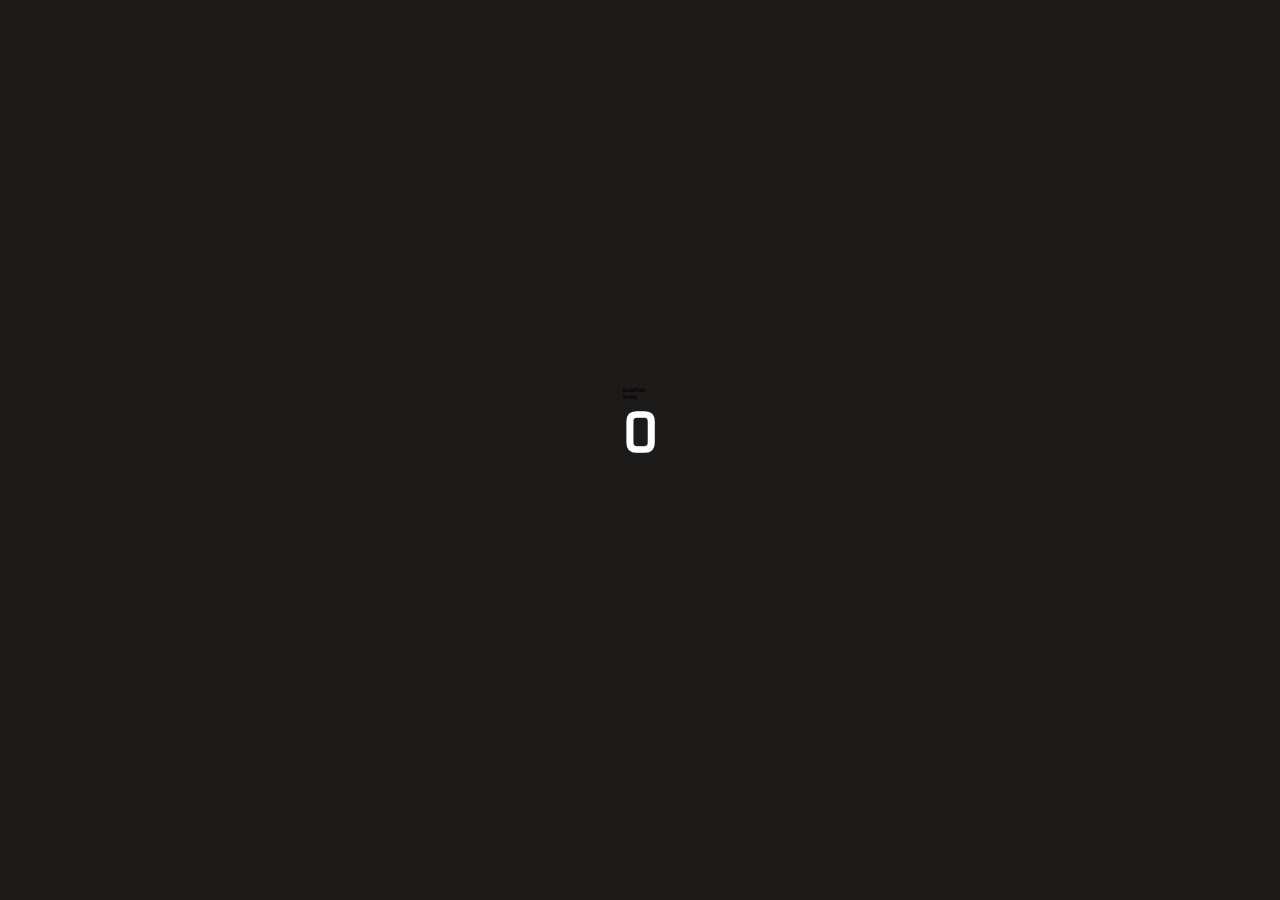
==== game.html @ 76d1aacc "add game.html" ====
<!DOCTYPE html>
<html lang="en">

<head>
    <meta charset="UTF-8">
    <meta name="viewport" content="width=device-width, initial-scale=1.0">
    <title>Quiz Page</title>
    <link rel="stylesheet" href="style.css">
    <link rel="stylesheet" href="game.css">
</head>

<body>
    <div class="container">
        <div id="game" class="justify-center flex-column">
            <div id="hid">
                <div class="hud-item">
                    <p id="progressText" class="hud-prefix">
                        Question
                    </p>
                    <div id="progressBar">
                        <div id="progressBarFull"></div>
                    </div>
                </div>
                <div class="hud-item">
                    <p class="hud-prefix">
                        Score
                    </p>
                    <h1 class="hud-main-text" id="score">
                        0
                    </h1>
                </div>
            </div>
        </div>
    </div>
</body>

</html>
---- style.css ----
@import url('https://fonts.googleapis.com/css2?family=Nova+Square&display=swap');
:root {
    background-color: rgb(29, 26, 26)
}

* {
    box-sizing: border-box;
    margin: 0;
    padding: 0;
    font-size: 62.5%;
    font-family: 'Nova Square', cursive;
}

h1 {
    font-size: 5.4rem;
    color: #fff;
    margin-bottom: 5rem;
}

h2 {
    font-size: 4.2rem;
    margin-bottom: 4rem;
}

.container {
    width: 100vw;
    height: 100vh;
    display: flex;
    justify-content: center;
    align-items: center;
    max-width: 80rem;
    margin: 0 auto;
    padding: 2rem;
}

.flex-column {
    display: flex;
    flex-direction: column;
}

.flex-center {
    justify-content: center;
    align-items: center;
}

.justify-center {
    justify-content: center;
}

.text-center {
    text-align: center;
}

.hidden {
    display: none;
}

.btn {
    font-size: 2.4rem;
    padding: 2rem 0;
    width: 30rem;
    text-align: center;
    margin-bottom: 1rem;
    text-decoration: none;
    color: rgb(28, 26, 26);
    background: linear-gradient(90deg, rgb(18, 92, 255) 0%, rgb(0, 102, 255) 100%);
    border-radius: 4px;
}

.btn:hover {
    cursor: pointer;
    box-shadow: 0 0.4rem 1.4rem 0 rgba(8, 114, 244, 0.6);
    transition: transform 150ms;
    transform: scale(1.03);
}

.btn[disabled]:hover {
    cursor: not-allowed;
    box-shadow: none;
    transform: none;
}

#highscore-btn {
    background: linear-gradient(90deg, rgb(255, 247, 9) 0%, rgb(240, 221, 6) 100%);
}

#highscore-btn:hover {
    box-shadow: 0 0.4rem 1.4rem 0 rgba(255, 255, 0, 0.5)
}

.fa-crown {
    font-size: 2.5rem;
    margin-left: 1rem;
}


/* End Page CSS */

.end-form-container {
    width: 100%;
    display: flex;
    flex-direction: column;
    align-items: center;
    max-width: 30rem;
}

input {
    margin-bottom: 1rem;
    width: 20rem;
    padding: 1.5rem;
    font-size: 1.8rem;
    border: none;
    box-shadow: 0 0.1rem 1.4rem 0 rgba(86, 185, 235, 0.5);
}

input::placeholder {
    color: #aaa;
}

#username {
    margin-bottom: 3rem;
    width: 100%;
    outline: none;
}

#end-text {
    font-size: 2.4rem;
    color: #fff;
    text-align: center;
}

#saveScoreBtn {
    border: none;
}

.fa-home {
    margin-left: 1rem;
    font-size: 2rem;
    color: rgb(28, 26, 26)
}
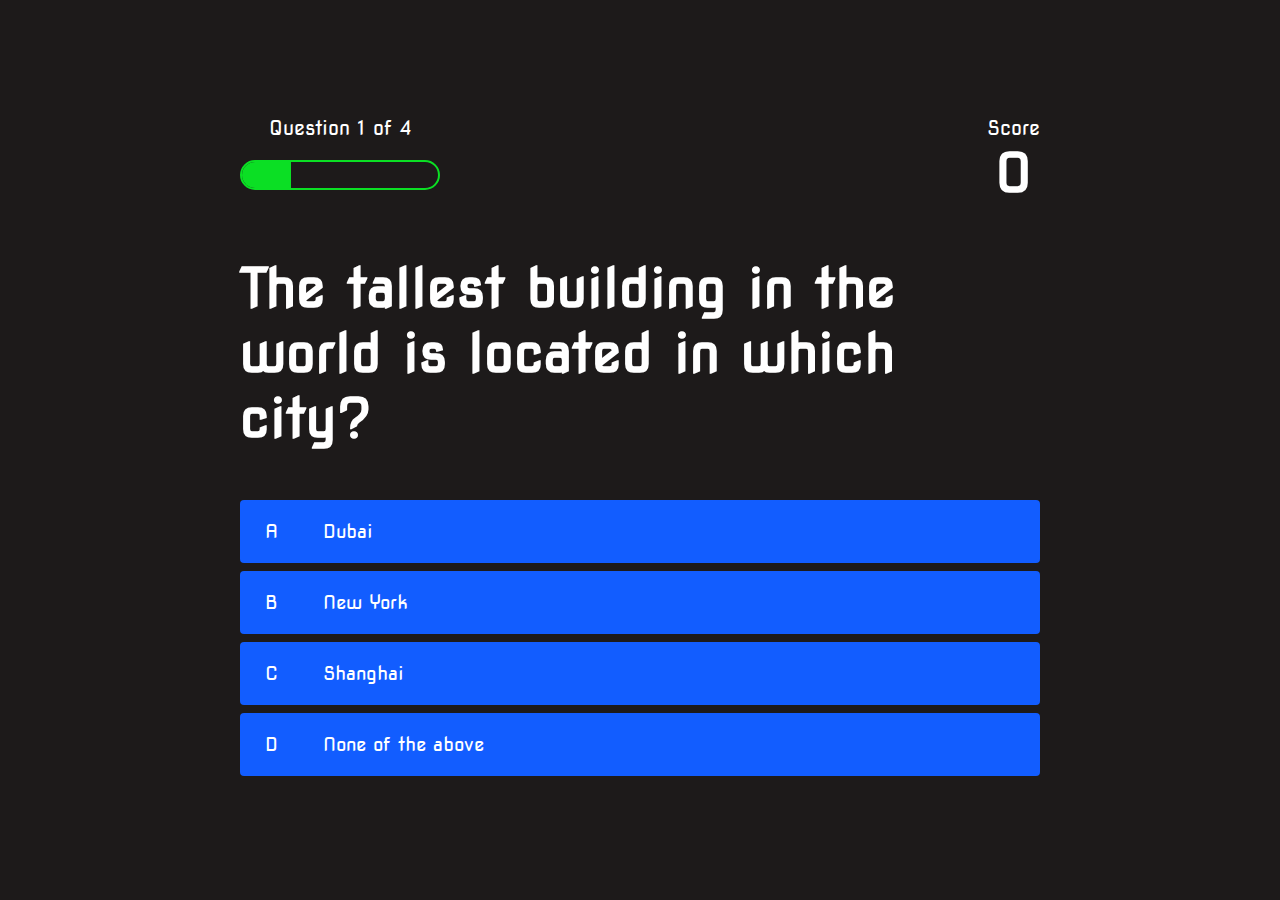
==== commit 6dfec0ee: "edit game.html and style file" ====
--- a/game.html
+++ b/game.html
@@ -2,36 +2,48 @@
 <html lang="en">
 
 <head>
-    <meta charset="UTF-8">
-    <meta name="viewport" content="width=device-width, initial-scale=1.0">
+    <meta charset="UTF-8" />
+    <meta name="viewport" content="width=device-width, initial-scale=1.0" />
     <title>Quiz Page</title>
-    <link rel="stylesheet" href="style.css">
-    <link rel="stylesheet" href="game.css">
+    <link rel="stylesheet" href="style.css" />
+    <link rel="stylesheet" href="game.css" />
 </head>
 
 <body>
     <div class="container">
         <div id="game" class="justify-center flex-column">
-            <div id="hid">
+            <div id="hud">
                 <div class="hud-item">
-                    <p id="progressText" class="hud-prefix">
-                        Question
-                    </p>
+                    <p id="progressText" class="hud-prefix">Question</p>
                     <div id="progressBar">
                         <div id="progressBarFull"></div>
                     </div>
                 </div>
                 <div class="hud-item">
-                    <p class="hud-prefix">
-                        Score
-                    </p>
-                    <h1 class="hud-main-text" id="score">
-                        0
-                    </h1>
+                    <p class="hud-prefix">Score</p>
+                    <h1 class="hud-main-text" id="score">0</h1>
                 </div>
+            </div>
+            <h1 id="question">What is the answer to this question</h1>
+            <div class="choice-container">
+                <p class="choice-prefix">A</p>
+                <p class="choice-text" data-number="1">Choice</p>
+            </div>
+            <div class="choice-container">
+                <p class="choice-prefix">B</p>
+                <p class="choice-text" data-number="2">Choice 2</p>
+            </div>
+            <div class="choice-container">
+                <p class="choice-prefix">C</p>
+                <p class="choice-text" data-number="3">Choice 3</p>
+            </div>
+            <div class="choice-container">
+                <p class="choice-prefix">D</p>
+                <p class="choice-text" data-number="4">Choice 4</p>
             </div>
         </div>
     </div>
+    <script src="game.js"></script>
 </body>
 
 </html>--- a/game.css
+++ b/game.css
@@ -0,0 +1,76 @@
+body {
+    color: #fff;
+}
+
+.choice-container {
+    display: flex;
+    margin-bottom: 0.8rem;
+    width: 100%;
+    border-radius: 4px;
+    background: rgb(18, 93, 255);
+    font-size: 3rem;
+    min-width: 80rem;
+}
+
+.choice-container:hover {
+    cursor: pointer;
+    box-shadow: 0 0.4rem 1.4rem 0 rgba(6, 103, 247, 0.5);
+    transform: scale(1.02);
+    transform: transform 100ms;
+}
+
+.choice-prefix {
+    padding: 2rem 2.5rem;
+    color: white;
+}
+
+.choice-text {
+    padding: 2rem;
+    width: 100%;
+}
+
+.correct {
+    background: linear-gradient(32deg, rgba(11, 223, 36) 0%, rgb(41, 232, 111) 100%);
+}
+
+.incorrect {
+    background: linear-gradient(32deg, rgba(230, 29, 29, 1) 0%, rgb(224, 11, 11, 1) 100%);
+}
+
+
+/* Heads up Display */
+
+#hud {
+    display: flex;
+    justify-content: space-between;
+}
+
+.hud-prefix {
+    text-align: center;
+    font-size: 2rem;
+}
+
+.hud-main-text {
+    text-align: center;
+}
+
+#progressBar {
+    width: 20rem;
+    height: 3rem;
+    border: 0.2rem solid rgb(11, 223, 36);
+    margin-top: 2rem;
+    border-radius: 50px;
+    overflow: hidden;
+}
+
+#progressBarFull {
+    height: 100%;
+    background: rgb(11, 223, 36);
+    width: 0%;
+}
+
+@media screen and (max-width: 768px) {
+    .choice-container {
+        min-width: 40rem;
+    }
+}